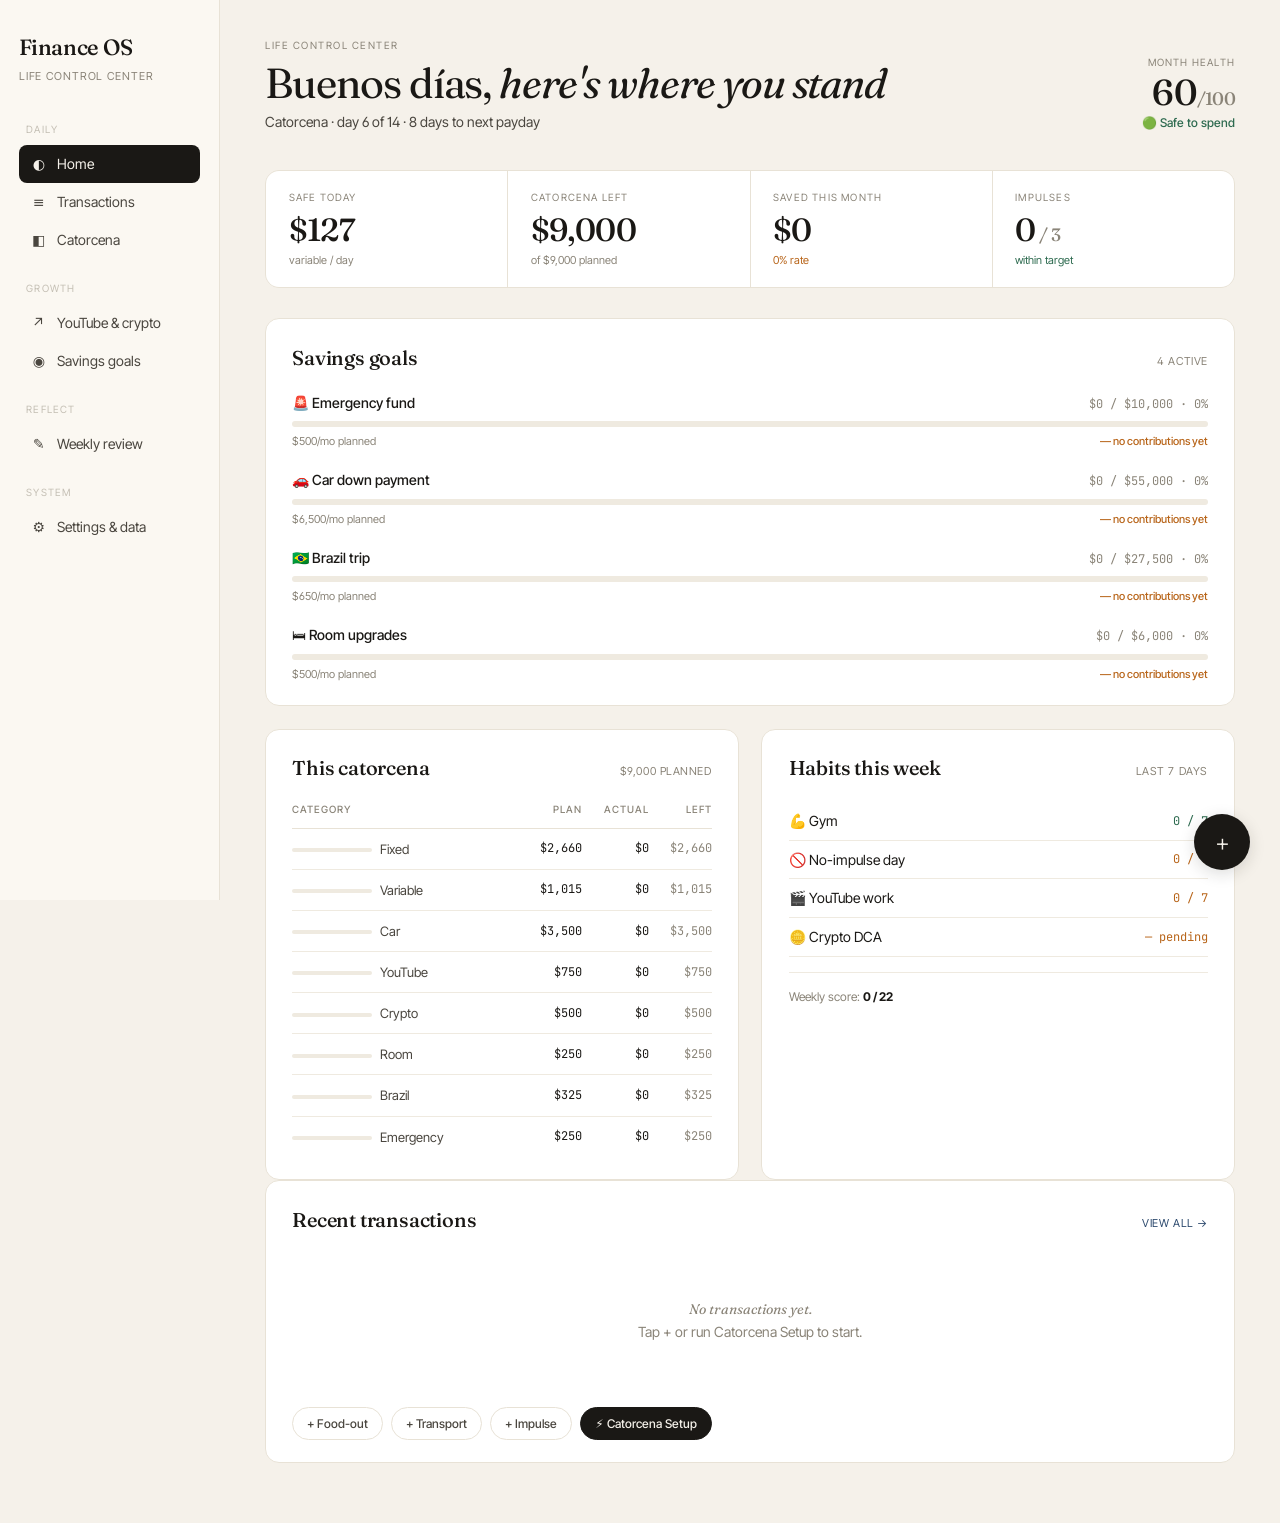
==== index.html @ 308f7839 "Add files via upload" ====
<!DOCTYPE html>
<html lang="en">
<head>
  <meta charset="UTF-8">
  <meta name="viewport" content="width=device-width, initial-scale=1.0">
  <title>Finance OS — Home</title>
  <link rel="stylesheet" href="style.css">
</head>
<body>
  <div class="app">
    <div id="sidebar"></div>
    <main class="main">
      <div id="content"></div>
    </main>
  </div>

  <script src="app.js"></script>
  <script>
    document.getElementById('sidebar').outerHTML = renderSidebar('home');

    const s = getDashboardStats();
    const goals = getGoalProgress();
    const actuals = getCategoryActuals();
    const recent = state.transactions.slice(0, 6);

    const hour = new Date().getHours();
    const greeting = hour < 12 ? 'Buenos días' : hour < 19 ? 'Buenas tardes' : 'Buenas noches';

    document.getElementById('content').innerHTML = `
      <div class="page-head fade-in">
        <div>
          <div class="eyebrow">Life Control Center</div>
          <h1 class="page-title">${greeting}, <em>here's where you stand</em></h1>
          <div class="page-sub">Catorcena · day ${14 - s.cat.daysLeft} of 14 · ${s.cat.daysLeft} days to next payday</div>
        </div>
        <div class="health-badge">
          <div class="label">Month health</div>
          <div class="value">${s.healthScore}<span style="font-size:18px;color:var(--ink-mute)">/100</span></div>
          <div class="status">${s.status}</div>
        </div>
      </div>

      <div class="stats-grid fade-in">
        <div class="stat">
          <div class="label">Safe today</div>
          <div class="value">${mxn(Math.max(0, s.safeDaily))}</div>
          <div class="delta">variable / day</div>
        </div>
        <div class="stat">
          <div class="label">Catorcena left</div>
          <div class="value">${mxn(s.catRemaining)}</div>
          <div class="delta">of ${mxn(state.income.biweekly)} planned</div>
        </div>
        <div class="stat">
          <div class="label">Saved this month</div>
          <div class="value">${mxn(s.monthSaved)}</div>
          <div class="delta ${s.savingsRate >= 30 ? 'good' : 'warn'}">${s.savingsRate}% rate</div>
        </div>
        <div class="stat">
          <div class="label">Impulses</div>
          <div class="value">${s.impulses}<span style="font-size:18px;color:var(--ink-mute)"> / 3</span></div>
          <div class="delta ${s.impulses <= 3 ? 'good' : 'bad'}">${s.impulses <= 3 ? 'within target' : 'over target'}</div>
        </div>
      </div>

      <div class="card fade-in">
        <div class="card-head">
          <div class="card-title">Savings goals</div>
          <div class="card-meta">${goals.length} active</div>
        </div>
        ${goals.map(g => `
          <div class="goal">
            <div class="goal-head">
              <span class="goal-name">${g.name}</span>
              <span class="goal-numbers">${mxn(g.current)} / ${mxn(g.target)} · ${g.pct}%</span>
            </div>
            <div class="bar"><div class="bar-fill ${g.color}" style="width:${g.pct}%"></div></div>
            <div class="goal-foot">
              <span>${mxn(g.monthly)}/mo planned</span>
              <span class="pace ${g.pct > 0 ? 'on' : 'off'}">${g.pct > 0 ? '✓ contributions logged' : '— no contributions yet'}</span>
            </div>
          </div>
        `).join('')}
      </div>

      <div class="grid-2 fade-in">
        <div class="card">
          <div class="card-head">
            <div class="card-title">This catorcena</div>
            <div class="card-meta">${mxn(state.income.biweekly)} planned</div>
          </div>
          <table class="budget-table">
            <thead><tr><th>Category</th><th class="num">Plan</th><th class="num">Actual</th><th class="num">Left</th></tr></thead>
            <tbody>
              ${budgetRow('Fixed', state.catorcena.fixed, actuals.fixed)}
              ${budgetRow('Variable', state.catorcena.variable, actuals.variable)}
              ${budgetRow('Car', state.catorcena.car, actuals.car)}
              ${budgetRow('YouTube', state.catorcena.youtube, actuals.youtube)}
              ${budgetRow('Crypto', state.catorcena.crypto, actuals.crypto)}
              ${budgetRow('Room', state.catorcena.room, actuals.room)}
              ${budgetRow('Brazil', state.catorcena.brazil, actuals.brazil)}
              ${budgetRow('Emergency', state.catorcena.emergency, actuals.emergency)}
            </tbody>
          </table>
        </div>

        <div class="card">
          <div class="card-head">
            <div class="card-title">Habits this week</div>
            <div class="card-meta">Last 7 days</div>
          </div>
          <div class="habit-row"><span>💪 Gym</span><span class="count good">${state.habits.gym} / 7</span></div>
          <div class="habit-row"><span>🚫 No-impulse day</span><span class="count ${state.habits.noImpulse >= 5 ? 'good' : 'warn'}">${state.habits.noImpulse} / 7</span></div>
          <div class="habit-row"><span>🎬 YouTube work</span><span class="count ${state.habits.ytWork >= 4 ? 'good' : 'warn'}">${state.habits.ytWork} / 7</span></div>
          <div class="habit-row"><span>🪙 Crypto DCA</span><span class="count ${state.habits.dca ? 'good' : 'warn'}">${state.habits.dca ? '✓ done' : '— pending'}</span></div>
          <div style="margin-top:1rem;padding-top:1rem;border-top:1px solid var(--line-soft);font-size:12px;color:var(--ink-mute)">
            Weekly score: <strong style="color:var(--ink)">${state.habits.gym + state.habits.noImpulse + state.habits.ytWork + (state.habits.dca ? 1 : 0)} / 22</strong>
          </div>
        </div>
      </div>

      <div class="card fade-in">
        <div class="card-head">
          <div class="card-title">Recent transactions</div>
          <a href="transactions.html" class="card-meta" style="color:var(--info)">View all →</a>
        </div>
        ${recent.length === 0 ? `
          <div class="empty"><em>No transactions yet.</em><br>Tap + or run Catorcena Setup to start.</div>
        ` : recent.map(t => `
          <div class="txn">
            <div class="date">${formatDate(t.date)}</div>
            <div class="name">${t.name}${t.isImpulse ? ' 🚨' : ''}</div>
            <div><span class="pill ${pillClass(t.category)}">${t.category}</span></div>
            <div class="amount ${t.type === 'Income' ? 'in' : ''}">${t.type === 'Income' ? '+' : '−'}${mxn(t.amount)}</div>
          </div>
        `).join('')}
        <div class="btn-row">
          <button class="btn" onclick="openAddModal({category:'Food-Out'})">+ Food-out</button>
          <button class="btn" onclick="openAddModal({category:'Transport'})">+ Transport</button>
          <button class="btn" onclick="openAddModal({category:'Impulse',impulse:true})">+ Impulse</button>
          <button class="btn primary" onclick="runCatorcenaSetup()">⚡ Catorcena Setup</button>
        </div>
      </div>
    `;

    function budgetRow(label, plan, actual) {
      const pct = plan > 0 ? Math.min(100, (actual / plan) * 100) : 0;
      const left = plan - actual;
      const cls = pct >= 100 ? 'done' : pct >= 85 ? 'bad' : pct >= 60 ? 'warn' : '';
      return `<tr>
        <td class="cat"><span class="mini-bar"><div class="${cls}" style="width:${pct}%"></div></span>${label}</td>
        <td class="num">${mxn(plan)}</td>
        <td class="num">${mxn(actual)}</td>
        <td class="num" style="color:${left < 0 ? 'var(--bad)' : left === plan ? 'var(--ink-mute)' : 'var(--ink)'}">${pct >= 100 ? '✓' : mxn(left)}</td>
      </tr>`;
    }

    mountAddModal();
  </script>
</body>
</html>
---- style.css ----
/* ============================================
   FINANCE OS — Refined Minimalist Dashboard
   ============================================ */

@import url('https://fonts.googleapis.com/css2?family=Fraunces:opsz,wght@9..144,400;9..144,500;9..144,600&family=Inter+Tight:wght@300;400;500;600&family=JetBrains+Mono:wght@400;500&display=swap');

:root {
  /* Palette — warm cream + ink + soft semantic accents */
  --bg: #F5F1EA;
  --bg-elev: #FBF8F2;
  --bg-card: #FFFFFF;
  --ink: #1A1815;
  --ink-soft: #4A463F;
  --ink-mute: #8A8478;
  --ink-faint: #C4BFB4;
  --line: #E8E2D6;
  --line-soft: #EFEAE0;

  /* Semantic */
  --good: #2D6A4F;
  --good-bg: #E6EFE9;
  --warn: #B8651A;
  --warn-bg: #F7ECDE;
  --bad: #9B2C2C;
  --bad-bg: #F5E1DD;
  --info: #2D4A6E;
  --info-bg: #E2E9F1;

  /* Goal accents */
  --car: #4A3B7C;
  --brazil: #2D6A4F;
  --emergency: #B8651A;
  --room: #A0522D;

  /* Typography */
  --font-display: 'Fraunces', Georgia, serif;
  --font-body: 'Inter Tight', system-ui, sans-serif;
  --font-mono: 'JetBrains Mono', monospace;

  /* Spacing */
  --radius: 14px;
  --radius-sm: 8px;
  --radius-pill: 999px;
}

* { box-sizing: border-box; margin: 0; padding: 0; }

html, body {
  background: var(--bg);
  color: var(--ink);
  font-family: var(--font-body);
  font-size: 15px;
  line-height: 1.55;
  -webkit-font-smoothing: antialiased;
  font-feature-settings: 'ss01', 'cv01';
}

a { color: inherit; text-decoration: none; }
button { font-family: inherit; cursor: pointer; border: none; background: none; color: inherit; }

/* ============================================
   LAYOUT
   ============================================ */

.app {
  min-height: 100vh;
  display: grid;
  grid-template-columns: 220px 1fr;
}

.sidebar {
  background: var(--bg-elev);
  border-right: 1px solid var(--line);
  padding: 2rem 1.25rem;
  position: sticky;
  top: 0;
  height: 100vh;
  overflow-y: auto;
}

.brand {
  font-family: var(--font-display);
  font-size: 22px;
  font-weight: 500;
  letter-spacing: -0.02em;
  margin-bottom: 0.25rem;
}

.brand-sub {
  font-size: 11px;
  color: var(--ink-mute);
  letter-spacing: 0.08em;
  text-transform: uppercase;
  margin-bottom: 2.5rem;
}

.nav-section {
  font-size: 10px;
  letter-spacing: 0.12em;
  text-transform: uppercase;
  color: var(--ink-faint);
  margin: 1.5rem 0 0.5rem;
  padding: 0 0.5rem;
}

.nav-item {
  display: flex;
  align-items: center;
  gap: 10px;
  padding: 8px 12px;
  border-radius: var(--radius-sm);
  font-size: 14px;
  color: var(--ink-soft);
  transition: background 0.15s;
  cursor: pointer;
}

.nav-item:hover { background: var(--line-soft); }
.nav-item.active { background: var(--ink); color: var(--bg); }
.nav-item .ico { font-size: 14px; width: 16px; text-align: center; }

.main {
  padding: 2.5rem 3rem;
  max-width: 1200px;
}

@media (max-width: 768px) {
  .app { grid-template-columns: 1fr; }
  .sidebar {
    position: relative;
    height: auto;
    border-right: none;
    border-bottom: 1px solid var(--line);
    padding: 1rem;
  }
  .main { padding: 1.5rem 1rem; }
  .sidebar nav { display: none; }
}

/* ============================================
   HEADER
   ============================================ */

.page-head {
  margin-bottom: 2.5rem;
  display: flex;
  justify-content: space-between;
  align-items: flex-end;
  gap: 2rem;
  flex-wrap: wrap;
}

.eyebrow {
  font-size: 10px;
  letter-spacing: 0.15em;
  text-transform: uppercase;
  color: var(--ink-mute);
  margin-bottom: 8px;
}

h1.page-title {
  font-family: var(--font-display);
  font-size: 42px;
  font-weight: 400;
  letter-spacing: -0.025em;
  line-height: 1.05;
  margin-bottom: 6px;
}

h1.page-title em {
  font-style: italic;
  font-weight: 400;
}

.page-sub {
  font-size: 14px;
  color: var(--ink-soft);
}

.health-badge {
  text-align: right;
}

.health-badge .label {
  font-size: 10px;
  letter-spacing: 0.12em;
  text-transform: uppercase;
  color: var(--ink-mute);
  margin-bottom: 4px;
}

.health-badge .value {
  font-family: var(--font-display);
  font-size: 36px;
  font-weight: 500;
  letter-spacing: -0.02em;
  line-height: 1;
}

.health-badge .status {
  font-size: 12px;
  margin-top: 4px;
  color: var(--good);
  font-weight: 500;
}

/* ============================================
   STAT CARDS
   ============================================ */

.stats-grid {
  display: grid;
  grid-template-columns: repeat(4, 1fr);
  gap: 1px;
  background: var(--line);
  border: 1px solid var(--line);
  border-radius: var(--radius);
  overflow: hidden;
  margin-bottom: 2rem;
}

@media (max-width: 768px) {
  .stats-grid { grid-template-columns: repeat(2, 1fr); }
}

.stat {
  background: var(--bg-card);
  padding: 1.25rem 1.5rem;
}

.stat .label {
  font-size: 10px;
  letter-spacing: 0.12em;
  text-transform: uppercase;
  color: var(--ink-mute);
  margin-bottom: 8px;
}

.stat .value {
  font-family: var(--font-display);
  font-size: 32px;
  font-weight: 500;
  letter-spacing: -0.02em;
  line-height: 1;
}

.stat .value.small { font-size: 22px; }

.stat .delta {
  font-size: 11px;
  color: var(--ink-mute);
  margin-top: 6px;
}

.stat .delta.good { color: var(--good); }
.stat .delta.warn { color: var(--warn); }
.stat .delta.bad  { color: var(--bad); }

/* ============================================
   CARDS
   ============================================ */

.card {
  background: var(--bg-card);
  border: 1px solid var(--line);
  border-radius: var(--radius);
  padding: 1.5rem 1.75rem;
  margin-bottom: 1.5rem;
}

.card-head {
  display: flex;
  justify-content: space-between;
  align-items: baseline;
  margin-bottom: 1.25rem;
}

.card-title {
  font-family: var(--font-display);
  font-size: 20px;
  font-weight: 500;
  letter-spacing: -0.01em;
}

.card-meta {
  font-size: 11px;
  color: var(--ink-mute);
  letter-spacing: 0.05em;
  text-transform: uppercase;
}

.grid-2 {
  display: grid;
  grid-template-columns: 1fr 1fr;
  gap: 1.5rem;
}

.grid-2 .card { margin-bottom: 0; }

@media (max-width: 768px) {
  .grid-2 { grid-template-columns: 1fr; }
}

/* ============================================
   PROGRESS BARS
   ============================================ */

.goal {
  margin-bottom: 1.25rem;
}

.goal:last-child { margin-bottom: 0; }

.goal-head {
  display: flex;
  justify-content: space-between;
  align-items: baseline;
  font-size: 14px;
  margin-bottom: 8px;
}

.goal-name {
  font-weight: 500;
}

.goal-numbers {
  font-family: var(--font-mono);
  font-size: 12px;
  color: var(--ink-mute);
}

.bar {
  height: 6px;
  background: var(--line-soft);
  border-radius: var(--radius-pill);
  overflow: hidden;
  position: relative;
}

.bar-fill {
  height: 100%;
  border-radius: var(--radius-pill);
  transition: width 0.4s ease;
}

.bar-fill.car      { background: var(--car); }
.bar-fill.brazil   { background: var(--brazil); }
.bar-fill.emergency{ background: var(--emergency); }
.bar-fill.room     { background: var(--room); }

.goal-foot {
  font-size: 11px;
  color: var(--ink-mute);
  margin-top: 6px;
  display: flex;
  justify-content: space-between;
}

.goal-foot .pace { font-weight: 500; }
.goal-foot .pace.on  { color: var(--good); }
.goal-foot .pace.off { color: var(--warn); }

/* ============================================
   BUDGET TABLE
   ============================================ */

.budget-table {
  width: 100%;
  border-collapse: collapse;
  font-size: 13px;
}

.budget-table th {
  font-size: 10px;
  letter-spacing: 0.1em;
  text-transform: uppercase;
  color: var(--ink-mute);
  font-weight: 500;
  text-align: left;
  padding: 0 0 10px;
  border-bottom: 1px solid var(--line);
}

.budget-table th.num { text-align: right; }

.budget-table td {
  padding: 10px 0;
  border-bottom: 1px solid var(--line-soft);
}

.budget-table tr:last-child td { border-bottom: none; }

.budget-table td.num {
  text-align: right;
  font-family: var(--font-mono);
  font-size: 12px;
}

.budget-table td.cat { color: var(--ink-soft); }

.budget-table .mini-bar {
  display: inline-block;
  width: 80px;
  height: 4px;
  background: var(--line-soft);
  border-radius: var(--radius-pill);
  overflow: hidden;
  vertical-align: middle;
  margin-right: 8px;
}

.budget-table .mini-bar div {
  height: 100%;
  background: var(--ink);
  border-radius: var(--radius-pill);
}

.budget-table .mini-bar div.warn { background: var(--warn); }
.budget-table .mini-bar div.bad  { background: var(--bad); }
.budget-table .mini-bar div.done { background: var(--good); }

.budget-table tfoot td {
  padding-top: 14px;
  font-weight: 500;
  border-top: 1px solid var(--line);
  border-bottom: none;
}

/* ============================================
   TRANSACTIONS
   ============================================ */

.txn-list { font-size: 13px; }

.txn {
  display: grid;
  grid-template-columns: 70px 1fr auto auto;
  gap: 1rem;
  padding: 12px 0;
  border-bottom: 1px solid var(--line-soft);
  align-items: center;
}

.txn:last-child { border-bottom: none; }

.txn .date { color: var(--ink-mute); font-size: 12px; }
.txn .name { font-weight: 400; }
.txn .amount {
  font-family: var(--font-mono);
  font-size: 13px;
  font-weight: 500;
  text-align: right;
  min-width: 80px;
}

.txn .amount.in { color: var(--good); }

.pill {
  display: inline-block;
  padding: 2px 9px;
  border-radius: var(--radius-pill);
  font-size: 10px;
  font-weight: 500;
  letter-spacing: 0.03em;
}

.pill-food     { background: #F5E1DD; color: #7A2E2E; }
.pill-transport{ background: #E2E9F1; color: #2D4A6E; }
.pill-crypto   { background: #F7ECDE; color: #7A4E1A; }
.pill-impulse  { background: #F5DDE2; color: #7A2E48; }
.pill-car      { background: #E5E1F1; color: #3A2E66; }
.pill-brazil   { background: #DCE9E1; color: #2D5A3F; }
.pill-emergency{ background: #F7E5D2; color: #8A4E16; }
.pill-room     { background: #F0E0D5; color: #6A3A20; }
.pill-fixed    { background: var(--line-soft); color: var(--ink-soft); }
.pill-income   { background: #DCE9E1; color: #2D5A3F; }
.pill-youtube  { background: #F1DDE0; color: #7A2E3A; }

/* ============================================
   BUTTONS
   ============================================ */

.btn-row {
  display: flex;
  gap: 8px;
  margin-top: 1.25rem;
  flex-wrap: wrap;
}

.btn {
  font-size: 12px;
  padding: 8px 14px;
  border: 1px solid var(--line);
  border-radius: var(--radius-pill);
  background: var(--bg-card);
  color: var(--ink-soft);
  transition: all 0.15s;
  font-weight: 500;
}

.btn:hover {
  border-color: var(--ink-mute);
  color: var(--ink);
}

.btn.primary {
  background: var(--ink);
  color: var(--bg);
  border-color: var(--ink);
}

.btn.primary:hover {
  background: var(--ink-soft);
}

.btn-add {
  position: fixed;
  bottom: 2rem;
  right: 2rem;
  width: 56px;
  height: 56px;
  border-radius: 50%;
  background: var(--ink);
  color: var(--bg);
  font-size: 24px;
  font-weight: 300;
  display: flex;
  align-items: center;
  justify-content: center;
  box-shadow: 0 4px 16px rgba(26,24,21,0.15);
  z-index: 100;
  transition: transform 0.15s;
}

.btn-add:hover { transform: scale(1.05); }

/* ============================================
   INSIGHT CALLOUT
   ============================================ */

.insight {
  background: var(--info-bg);
  border-radius: var(--radius);
  padding: 14px 18px;
  margin-top: 1rem;
  font-size: 13px;
  color: var(--info);
  border-left: 3px solid var(--info);
}

.insight strong { font-weight: 600; }

.insight.warn { background: var(--warn-bg); color: var(--warn); border-color: var(--warn); }
.insight.good { background: var(--good-bg); color: var(--good); border-color: var(--good); }

/* ============================================
   MODAL (transaction add)
   ============================================ */

.modal-bg {
  position: fixed;
  inset: 0;
  background: rgba(26,24,21,0.45);
  display: none;
  align-items: center;
  justify-content: center;
  z-index: 200;
  padding: 1rem;
}

.modal-bg.open { display: flex; }

.modal {
  background: var(--bg-card);
  border-radius: var(--radius);
  padding: 2rem;
  width: 100%;
  max-width: 420px;
  box-shadow: 0 8px 32px rgba(0,0,0,0.12);
}

.modal h2 {
  font-family: var(--font-display);
  font-size: 22px;
  font-weight: 500;
  margin-bottom: 1.25rem;
}

.modal-field {
  margin-bottom: 1rem;
}

.modal-field label {
  display: block;
  font-size: 11px;
  letter-spacing: 0.08em;
  text-transform: uppercase;
  color: var(--ink-mute);
  margin-bottom: 6px;
}

.modal-field input,
.modal-field select {
  width: 100%;
  padding: 10px 12px;
  font-family: inherit;
  font-size: 14px;
  border: 1px solid var(--line);
  border-radius: var(--radius-sm);
  background: var(--bg-elev);
  color: var(--ink);
}

.modal-field input:focus,
.modal-field select:focus {
  outline: none;
  border-color: var(--ink);
}

.modal-actions {
  display: flex;
  gap: 8px;
  margin-top: 1.5rem;
  justify-content: flex-end;
}

.modal-checkbox {
  display: flex;
  align-items: center;
  gap: 8px;
  font-size: 13px;
  color: var(--ink-soft);
  margin-top: 1rem;
}

.modal-checkbox input {
  width: auto;
}

/* ============================================
   GROWTH PAGE
   ============================================ */

.growth-grid {
  display: grid;
  grid-template-columns: 1fr 1fr;
  gap: 1rem;
  margin-bottom: 1rem;
}

@media (max-width: 768px) {
  .growth-grid { grid-template-columns: 1fr; }
}

.growth-card {
  background: var(--bg-elev);
  border-radius: var(--radius-sm);
  padding: 1rem 1.25rem;
}

.growth-card .label {
  font-size: 11px;
  color: var(--ink-mute);
  letter-spacing: 0.05em;
  text-transform: uppercase;
  margin-bottom: 6px;
}

.growth-card .number {
  font-family: var(--font-display);
  font-size: 30px;
  font-weight: 500;
  letter-spacing: -0.02em;
  line-height: 1;
}

.growth-card .change {
  font-size: 12px;
  color: var(--good);
  margin-top: 6px;
}

.pipeline {
  display: grid;
  grid-template-columns: repeat(5, 1fr);
  gap: 6px;
  margin-top: 0.5rem;
}

.pipeline-step {
  background: var(--bg-elev);
  border-radius: var(--radius-sm);
  padding: 10px;
  text-align: center;
}

.pipeline-step .step-label {
  font-size: 10px;
  color: var(--ink-mute);
  letter-spacing: 0.05em;
  text-transform: uppercase;
}

.pipeline-step .step-count {
  font-family: var(--font-display);
  font-size: 20px;
  font-weight: 500;
  margin-top: 4px;
}

/* ============================================
   REVIEW PAGE
   ============================================ */

.review-snapshot {
  display: grid;
  grid-template-columns: repeat(4, 1fr);
  gap: 8px;
  margin-bottom: 1rem;
}

@media (max-width: 768px) {
  .review-snapshot { grid-template-columns: repeat(2, 1fr); }
}

.snap {
  background: var(--bg-elev);
  border-radius: var(--radius-sm);
  padding: 12px 14px;
}

.snap .label {
  font-size: 10px;
  color: var(--ink-mute);
  letter-spacing: 0.08em;
  text-transform: uppercase;
}

.snap .value {
  font-family: var(--font-display);
  font-size: 22px;
  font-weight: 500;
  margin-top: 4px;
  letter-spacing: -0.01em;
}

textarea.review-input {
  width: 100%;
  min-height: 80px;
  padding: 12px;
  border: 1px solid var(--line);
  border-radius: var(--radius-sm);
  background: var(--bg-elev);
  font-family: inherit;
  font-size: 14px;
  color: var(--ink);
  resize: vertical;
}

textarea.review-input:focus { outline: none; border-color: var(--ink); }

/* ============================================
   ANIMATIONS
   ============================================ */

@keyframes fadeUp {
  from { opacity: 0; transform: translateY(8px); }
  to { opacity: 1; transform: translateY(0); }
}

.fade-in {
  animation: fadeUp 0.4s ease both;
}

.fade-in:nth-child(2) { animation-delay: 0.05s; }
.fade-in:nth-child(3) { animation-delay: 0.1s; }
.fade-in:nth-child(4) { animation-delay: 0.15s; }
.fade-in:nth-child(5) { animation-delay: 0.2s; }

/* ============================================
   HABITS
   ============================================ */

.habit-row {
  display: flex;
  justify-content: space-between;
  align-items: center;
  padding: 8px 0;
  font-size: 14px;
  border-bottom: 1px solid var(--line-soft);
}

.habit-row:last-child { border-bottom: none; }

.habit-row .count {
  font-family: var(--font-mono);
  font-size: 12px;
  color: var(--ink-mute);
}

.habit-row .count.good { color: var(--good); }
.habit-row .count.warn { color: var(--warn); }

/* ============================================
   EMPTY STATE
   ============================================ */

.empty {
  text-align: center;
  padding: 3rem 1rem;
  color: var(--ink-mute);
  font-size: 14px;
}

.empty em { font-family: var(--font-display); font-style: italic; }
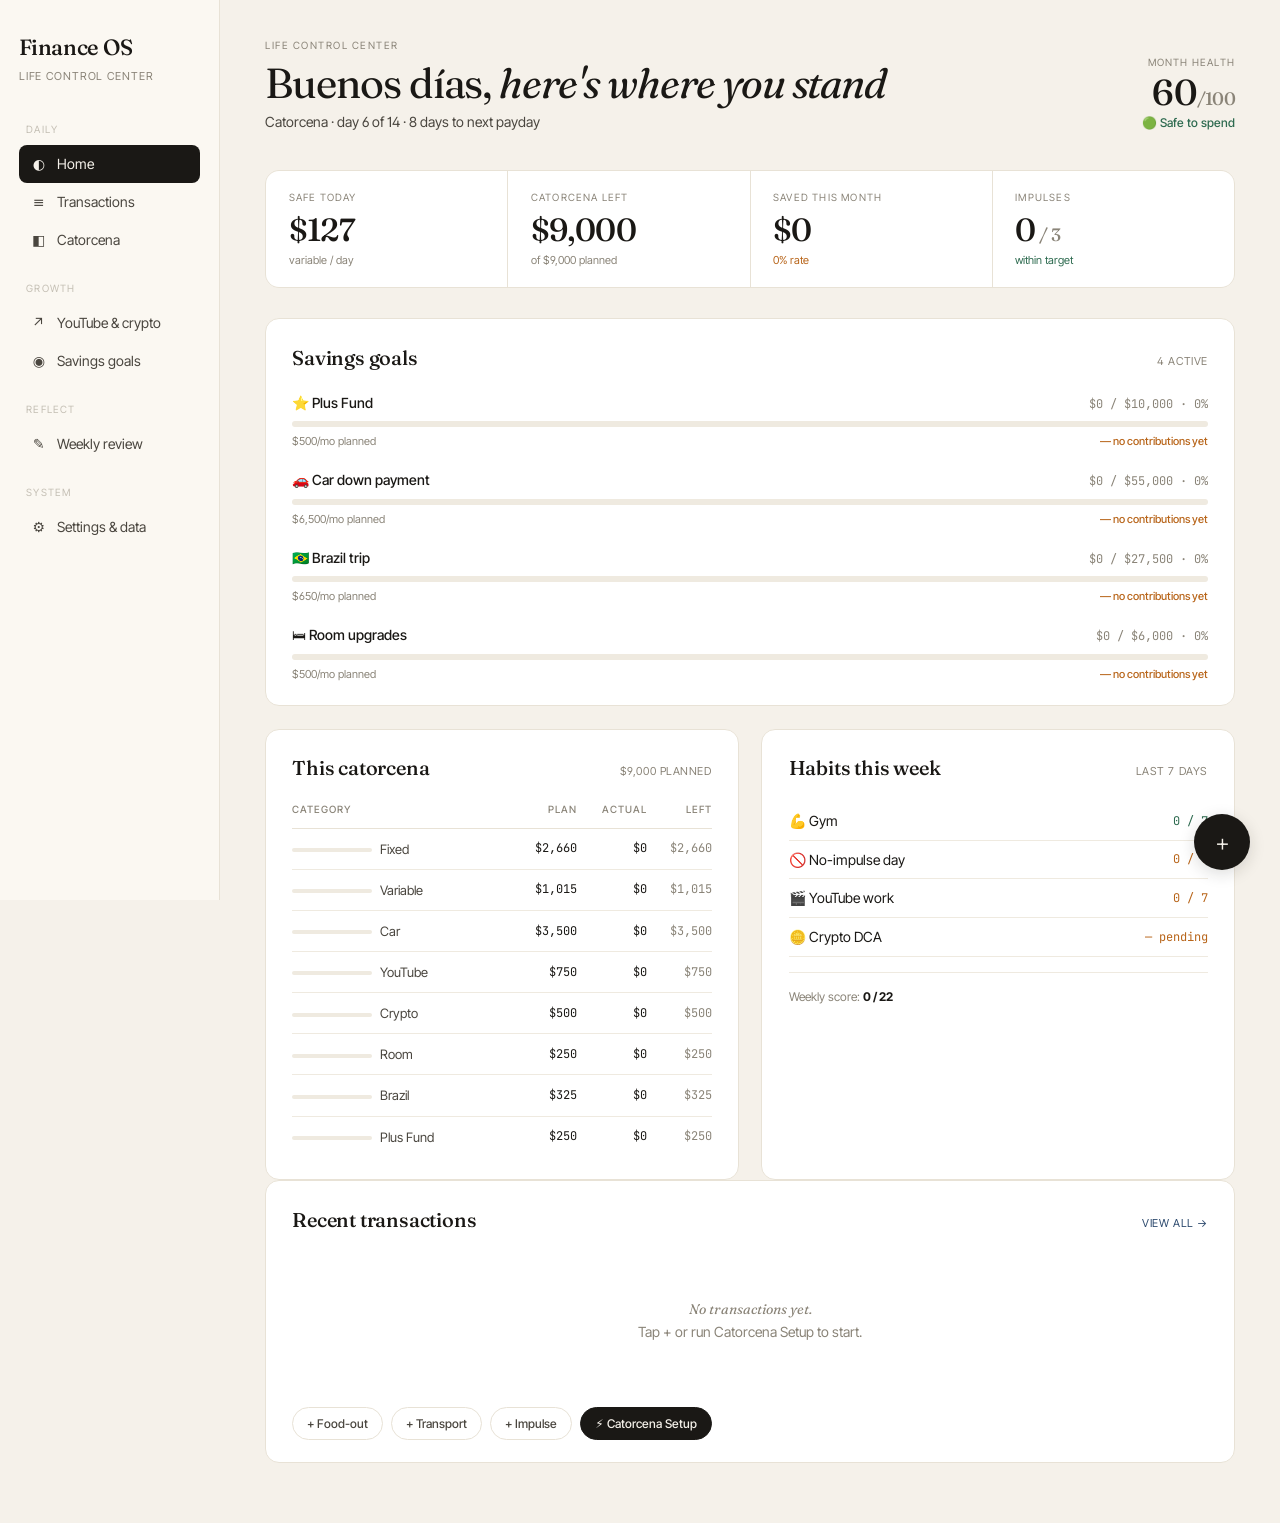
==== commit e29fcdaa: "Update index.html" ====
--- a/index.html
+++ b/index.html
@@ -99,7 +99,7 @@
               ${budgetRow('Crypto', state.catorcena.crypto, actuals.crypto)}
               ${budgetRow('Room', state.catorcena.room, actuals.room)}
               ${budgetRow('Brazil', state.catorcena.brazil, actuals.brazil)}
-              ${budgetRow('Emergency', state.catorcena.emergency, actuals.emergency)}
+              ${budgetRow('Plus Fund', state.catorcena.emergency, actuals.emergency)}
             </tbody>
           </table>
         </div>
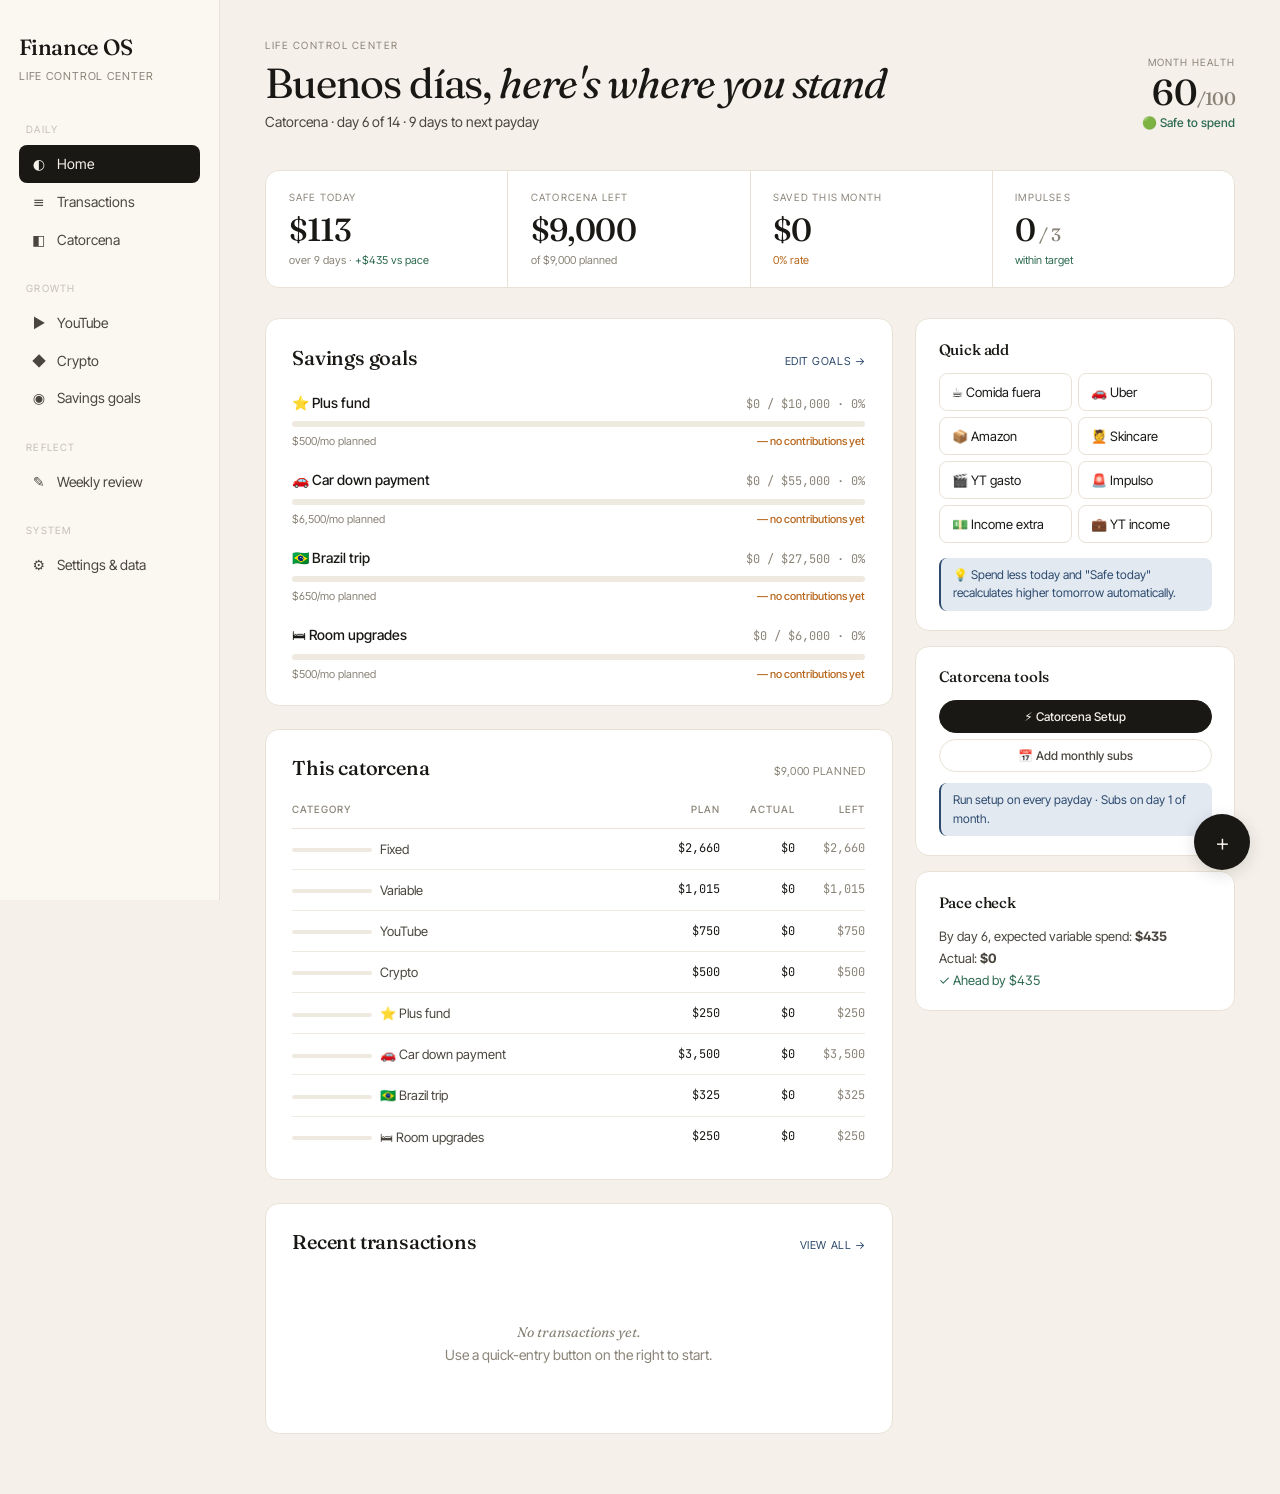
==== commit 7ced06a8: "Add files via upload" ====
--- a/index.html
+++ b/index.html
@@ -26,12 +26,16 @@
     const hour = new Date().getHours();
     const greeting = hour < 12 ? 'Buenos días' : hour < 19 ? 'Buenas tardes' : 'Buenas noches';
 
+    const aheadText = s.aheadOrBehind > 0
+      ? `<span style="color:var(--good)">+${mxn(s.aheadOrBehind)} vs pace</span>`
+      : `<span style="color:var(--warn)">${mxn(s.aheadOrBehind)} vs pace</span>`;
+
     document.getElementById('content').innerHTML = `
       <div class="page-head fade-in">
         <div>
           <div class="eyebrow">Life Control Center</div>
           <h1 class="page-title">${greeting}, <em>here's where you stand</em></h1>
-          <div class="page-sub">Catorcena · day ${14 - s.cat.daysLeft} of 14 · ${s.cat.daysLeft} days to next payday</div>
+          <div class="page-sub">Catorcena · day ${s.cat.daysElapsed} of ${s.cat.totalDays} · ${s.cat.daysLeft} days to next payday</div>
         </div>
         <div class="health-badge">
           <div class="label">Month health</div>
@@ -44,7 +48,7 @@
         <div class="stat">
           <div class="label">Safe today</div>
           <div class="value">${mxn(Math.max(0, s.safeDaily))}</div>
-          <div class="delta">variable / day</div>
+          <div class="delta">over ${s.cat.daysLeft} days · ${aheadText}</div>
         </div>
         <div class="stat">
           <div class="label">Catorcena left</div>
@@ -63,82 +67,91 @@
         </div>
       </div>
 
-      <div class="card fade-in">
-        <div class="card-head">
-          <div class="card-title">Savings goals</div>
-          <div class="card-meta">${goals.length} active</div>
+      <div class="home-grid">
+        <div>
+          <div class="card fade-in">
+            <div class="card-head">
+              <div class="card-title">Savings goals</div>
+              <a href="goals.html" class="card-meta" style="color:var(--info)">Edit goals →</a>
+            </div>
+            ${goals.map(g => `
+              <div class="goal">
+                <div class="goal-head">
+                  <span class="goal-name">${g.name}</span>
+                  <span class="goal-numbers">${mxn(g.current)} / ${mxn(g.target)} · ${g.pct}%</span>
+                </div>
+                <div class="bar"><div class="bar-fill ${g.color}" style="width:${g.pct}%"></div></div>
+                <div class="goal-foot">
+                  <span>${mxn(g.monthly)}/mo planned</span>
+                  <span class="pace ${g.pct > 0 ? 'on' : 'off'}">${g.pct > 0 ? '✓ contributions logged' : '— no contributions yet'}</span>
+                </div>
+              </div>
+            `).join('')}
+          </div>
+
+          <div class="card fade-in">
+            <div class="card-head">
+              <div class="card-title">This catorcena</div>
+              <div class="card-meta">${mxn(state.income.biweekly)} planned</div>
+            </div>
+            <table class="budget-table">
+              <thead><tr><th>Category</th><th class="num">Plan</th><th class="num">Actual</th><th class="num">Left</th></tr></thead>
+              <tbody>
+                ${budgetRow('Fixed', state.catorcena.fixed, actuals.fixed)}
+                ${budgetRow('Variable', state.catorcena.variable, actuals.variable)}
+                ${budgetRow('YouTube', state.catorcena.youtube, actuals.youtube)}
+                ${budgetRow('Crypto', state.catorcena.crypto, actuals.crypto)}
+                ${goals.map(g => budgetRow(g.name, state.catorcena[g.id === 'g1' ? 'emergency' : g.id === 'g2' ? 'car' : g.id === 'g3' ? 'brazil' : g.id === 'g4' ? 'room' : 'emergency'] || 0, actuals[g.id])).join('')}
+              </tbody>
+            </table>
+          </div>
+
+          <div class="card fade-in">
+            <div class="card-head">
+              <div class="card-title">Recent transactions</div>
+              <a href="transactions.html" class="card-meta" style="color:var(--info)">View all →</a>
+            </div>
+            ${recent.length === 0 ? `
+              <div class="empty"><em>No transactions yet.</em><br>Use a quick-entry button on the right to start.</div>
+            ` : recent.map(t => `
+              <div class="txn">
+                <div class="date">${formatDate(t.date)}</div>
+                <div class="name">${t.name}${t.isImpulse ? ' 🚨' : ''}</div>
+                <div><span class="pill ${pillClass(t.category)}">${t.category}</span></div>
+                <div class="amount ${t.type === 'Income' ? 'in' : ''}">${t.type === 'Income' ? '+' : '−'}${mxn(t.amount)}</div>
+              </div>
+            `).join('')}
+          </div>
         </div>
-        ${goals.map(g => `
-          <div class="goal">
-            <div class="goal-head">
-              <span class="goal-name">${g.name}</span>
-              <span class="goal-numbers">${mxn(g.current)} / ${mxn(g.target)} · ${g.pct}%</span>
+
+        <div class="side-col">
+          <div class="side-card fade-in">
+            <h3>Quick add</h3>
+            <div class="quick-entries">
+              ${renderQuickEntries()}
             </div>
-            <div class="bar"><div class="bar-fill ${g.color}" style="width:${g.pct}%"></div></div>
-            <div class="goal-foot">
-              <span>${mxn(g.monthly)}/mo planned</span>
-              <span class="pace ${g.pct > 0 ? 'on' : 'off'}">${g.pct > 0 ? '✓ contributions logged' : '— no contributions yet'}</span>
+            <div class="smart-insight" style="margin-top:1rem">
+              💡 Spend less today and "Safe today" recalculates higher tomorrow automatically.
             </div>
           </div>
-        `).join('')}
-      </div>
 
-      <div class="grid-2 fade-in">
-        <div class="card">
-          <div class="card-head">
-            <div class="card-title">This catorcena</div>
-            <div class="card-meta">${mxn(state.income.biweekly)} planned</div>
+          <div class="side-card fade-in">
+            <h3>Catorcena tools</h3>
+            <button class="btn primary" onclick="runCatorcenaSetup()" style="width:100%;margin-bottom:6px">⚡ Catorcena Setup</button>
+            <button class="btn" onclick="runSubscriptionsBlock()" style="width:100%">📅 Add monthly subs</button>
+            <div class="smart-insight" style="margin-top:0.75rem">
+              Run setup on every payday · Subs on day 1 of month.
+            </div>
           </div>
-          <table class="budget-table">
-            <thead><tr><th>Category</th><th class="num">Plan</th><th class="num">Actual</th><th class="num">Left</th></tr></thead>
-            <tbody>
-              ${budgetRow('Fixed', state.catorcena.fixed, actuals.fixed)}
-              ${budgetRow('Variable', state.catorcena.variable, actuals.variable)}
-              ${budgetRow('Car', state.catorcena.car, actuals.car)}
-              ${budgetRow('YouTube', state.catorcena.youtube, actuals.youtube)}
-              ${budgetRow('Crypto', state.catorcena.crypto, actuals.crypto)}
-              ${budgetRow('Room', state.catorcena.room, actuals.room)}
-              ${budgetRow('Brazil', state.catorcena.brazil, actuals.brazil)}
-              ${budgetRow('Plus Fund', state.catorcena.emergency, actuals.emergency)}
-            </tbody>
-          </table>
-        </div>
 
-        <div class="card">
-          <div class="card-head">
-            <div class="card-title">Habits this week</div>
-            <div class="card-meta">Last 7 days</div>
+          <div class="side-card fade-in">
+            <h3>Pace check</h3>
+            <div style="font-size:13px;color:var(--ink-soft);line-height:1.7">
+              By day ${s.cat.daysElapsed}, expected variable spend: <strong>${mxn(s.todayQuota * s.cat.daysElapsed)}</strong><br>
+              Actual: <strong>${mxn(s.variableSpent)}</strong><br>
+              <span style="color:${s.aheadOrBehind > 0 ? 'var(--good)' : 'var(--warn)'}">${s.aheadOrBehind > 0 ? '✓ Ahead by ' : '⚠ Behind by '}${mxn(Math.abs(s.aheadOrBehind))}</span>
+            </div>
           </div>
-          <div class="habit-row"><span>💪 Gym</span><span class="count good">${state.habits.gym} / 7</span></div>
-          <div class="habit-row"><span>🚫 No-impulse day</span><span class="count ${state.habits.noImpulse >= 5 ? 'good' : 'warn'}">${state.habits.noImpulse} / 7</span></div>
-          <div class="habit-row"><span>🎬 YouTube work</span><span class="count ${state.habits.ytWork >= 4 ? 'good' : 'warn'}">${state.habits.ytWork} / 7</span></div>
-          <div class="habit-row"><span>🪙 Crypto DCA</span><span class="count ${state.habits.dca ? 'good' : 'warn'}">${state.habits.dca ? '✓ done' : '— pending'}</span></div>
-          <div style="margin-top:1rem;padding-top:1rem;border-top:1px solid var(--line-soft);font-size:12px;color:var(--ink-mute)">
-            Weekly score: <strong style="color:var(--ink)">${state.habits.gym + state.habits.noImpulse + state.habits.ytWork + (state.habits.dca ? 1 : 0)} / 22</strong>
-          </div>
-        </div>
-      </div>
-
-      <div class="card fade-in">
-        <div class="card-head">
-          <div class="card-title">Recent transactions</div>
-          <a href="transactions.html" class="card-meta" style="color:var(--info)">View all →</a>
-        </div>
-        ${recent.length === 0 ? `
-          <div class="empty"><em>No transactions yet.</em><br>Tap + or run Catorcena Setup to start.</div>
-        ` : recent.map(t => `
-          <div class="txn">
-            <div class="date">${formatDate(t.date)}</div>
-            <div class="name">${t.name}${t.isImpulse ? ' 🚨' : ''}</div>
-            <div><span class="pill ${pillClass(t.category)}">${t.category}</span></div>
-            <div class="amount ${t.type === 'Income' ? 'in' : ''}">${t.type === 'Income' ? '+' : '−'}${mxn(t.amount)}</div>
-          </div>
-        `).join('')}
-        <div class="btn-row">
-          <button class="btn" onclick="openAddModal({category:'Food-Out'})">+ Food-out</button>
-          <button class="btn" onclick="openAddModal({category:'Transport'})">+ Transport</button>
-          <button class="btn" onclick="openAddModal({category:'Impulse',impulse:true})">+ Impulse</button>
-          <button class="btn primary" onclick="runCatorcenaSetup()">⚡ Catorcena Setup</button>
         </div>
       </div>
     `;
--- a/style.css
+++ b/style.css
@@ -813,3 +813,369 @@
 }
 
 .empty em { font-family: var(--font-display); font-style: italic; }
+
+/* ============================================
+   v2 ADDITIONS
+   ============================================ */
+
+/* Quick entry buttons */
+.quick-entries {
+  display: grid;
+  grid-template-columns: repeat(2, 1fr);
+  gap: 6px;
+}
+
+.quick-btn {
+  font-size: 13px;
+  padding: 10px 12px;
+  border: 1px solid var(--line);
+  border-radius: var(--radius-sm);
+  background: var(--bg-card);
+  color: var(--ink);
+  text-align: left;
+  transition: all 0.15s;
+  font-weight: 400;
+  font-family: var(--font-body);
+  cursor: pointer;
+}
+
+.quick-btn:hover {
+  background: var(--ink);
+  color: var(--bg);
+  border-color: var(--ink);
+}
+
+/* Pill additions */
+.pill-amazon { background: #FAEFE0; color: #8A5500; }
+
+/* Editable goal cards */
+.goal-edit {
+  display: flex;
+  gap: 6px;
+  margin-top: 8px;
+}
+
+.goal-edit input {
+  font-family: inherit;
+  font-size: 12px;
+  padding: 4px 8px;
+  border: 1px solid var(--line);
+  border-radius: 4px;
+  background: var(--bg-elev);
+  flex: 1;
+  min-width: 0;
+}
+
+.goal-edit input:focus { outline: none; border-color: var(--ink); }
+
+/* Crypto P&L card */
+.crypto-summary {
+  display: grid;
+  grid-template-columns: repeat(4, 1fr);
+  gap: 1px;
+  background: var(--line);
+  border: 1px solid var(--line);
+  border-radius: var(--radius);
+  overflow: hidden;
+  margin-bottom: 1.5rem;
+}
+
+.crypto-summary .stat { padding: 1rem 1.25rem; }
+
+/* YouTube channel cards */
+.yt-channel {
+  border: 1px solid var(--line);
+  border-radius: var(--radius);
+  padding: 1.25rem;
+  background: var(--bg-card);
+  margin-bottom: 1rem;
+}
+
+.yt-channel-head {
+  display: flex;
+  justify-content: space-between;
+  align-items: center;
+  margin-bottom: 1rem;
+  gap: 1rem;
+}
+
+.yt-channel-name {
+  font-family: var(--font-display);
+  font-size: 18px;
+  font-weight: 500;
+  letter-spacing: -0.01em;
+  background: transparent;
+  border: 1px solid transparent;
+  padding: 4px 8px;
+  border-radius: 4px;
+  width: 100%;
+  max-width: 300px;
+  color: var(--ink);
+  font-family: var(--font-display);
+}
+
+.yt-channel-name:hover, .yt-channel-name:focus {
+  border-color: var(--line);
+  outline: none;
+  background: var(--bg-elev);
+}
+
+.yt-channel-stats {
+  display: grid;
+  grid-template-columns: repeat(4, 1fr);
+  gap: 0.75rem;
+  margin-bottom: 1rem;
+}
+
+.yt-stat {
+  background: var(--bg-elev);
+  padding: 10px 12px;
+  border-radius: var(--radius-sm);
+}
+
+.yt-stat .label {
+  font-size: 10px;
+  color: var(--ink-mute);
+  letter-spacing: 0.08em;
+  text-transform: uppercase;
+  margin-bottom: 4px;
+}
+
+.yt-stat .value {
+  font-family: var(--font-display);
+  font-size: 18px;
+  font-weight: 500;
+  letter-spacing: -0.01em;
+}
+
+.yt-stat .sub {
+  font-size: 11px;
+  color: var(--ink-mute);
+  margin-top: 2px;
+}
+
+.yt-pipeline {
+  display: grid;
+  grid-template-columns: repeat(3, 1fr);
+  gap: 0.5rem;
+}
+
+.yt-pipeline-step {
+  background: var(--bg-elev);
+  border-radius: var(--radius-sm);
+  padding: 10px;
+  text-align: center;
+  position: relative;
+}
+
+.yt-pipeline-step .label {
+  font-size: 10px;
+  color: var(--ink-mute);
+  letter-spacing: 0.05em;
+  text-transform: uppercase;
+}
+
+.yt-pipeline-step .count {
+  font-family: var(--font-display);
+  font-size: 20px;
+  font-weight: 500;
+  margin-top: 4px;
+  display: flex;
+  align-items: center;
+  justify-content: center;
+  gap: 6px;
+}
+
+.yt-pipeline-step button {
+  background: none;
+  border: 1px solid var(--line);
+  border-radius: 50%;
+  width: 22px;
+  height: 22px;
+  font-size: 14px;
+  line-height: 1;
+  color: var(--ink-soft);
+  cursor: pointer;
+  padding: 0;
+}
+
+.yt-pipeline-step button:hover {
+  background: var(--ink);
+  color: var(--bg);
+  border-color: var(--ink);
+}
+
+/* Session log */
+.session-log {
+  margin-top: 1rem;
+  font-size: 12px;
+}
+
+.session-row {
+  display: flex;
+  justify-content: space-between;
+  padding: 6px 0;
+  border-bottom: 1px solid var(--line-soft);
+  color: var(--ink-soft);
+}
+
+.session-row:last-child { border-bottom: none; }
+
+/* Crypto movements */
+.cm-row {
+  display: grid;
+  grid-template-columns: 70px 80px 1fr auto auto;
+  gap: 1rem;
+  padding: 10px 0;
+  border-bottom: 1px solid var(--line-soft);
+  align-items: center;
+  font-size: 13px;
+}
+
+.cm-row:last-child { border-bottom: none; }
+
+.cm-row .type {
+  font-size: 10px;
+  text-transform: uppercase;
+  letter-spacing: 0.08em;
+  padding: 3px 8px;
+  border-radius: var(--radius-pill);
+  font-weight: 500;
+}
+
+.cm-row .type-buy { background: #DCE9E1; color: #2D5A3F; }
+.cm-row .type-sell { background: #F5E1DD; color: #7A2E2E; }
+.cm-row .type-deposit { background: #E2E9F1; color: #2D4A6E; }
+.cm-row .type-withdraw { background: #F7ECDE; color: #7A4E1A; }
+
+/* Bar chart for YouTube revenue/hour */
+.bar-chart {
+  margin-top: 1rem;
+}
+
+.bc-row {
+  display: grid;
+  grid-template-columns: 90px 1fr 70px;
+  gap: 0.75rem;
+  align-items: center;
+  padding: 6px 0;
+  font-size: 12px;
+}
+
+.bc-name { color: var(--ink-soft); }
+
+.bc-bar {
+  background: var(--line-soft);
+  height: 14px;
+  border-radius: var(--radius-pill);
+  overflow: hidden;
+  position: relative;
+}
+
+.bc-fill {
+  background: linear-gradient(90deg, var(--brazil), var(--car));
+  height: 100%;
+  transition: width 0.4s ease;
+}
+
+.bc-value {
+  text-align: right;
+  font-family: var(--font-mono);
+  font-size: 11px;
+  color: var(--ink);
+}
+
+/* Smart allocation widget */
+.allocation-widget {
+  background: linear-gradient(135deg, #FBF8F2, #F5F1EA);
+  border: 1px solid var(--line);
+  border-radius: var(--radius);
+  padding: 1.5rem;
+}
+
+/* Number inputs in tables */
+.inline-edit {
+  background: transparent;
+  border: 1px solid transparent;
+  font-family: inherit;
+  font-size: inherit;
+  color: inherit;
+  padding: 2px 6px;
+  border-radius: 4px;
+  width: 80px;
+  text-align: right;
+}
+
+.inline-edit:hover, .inline-edit:focus {
+  border-color: var(--line);
+  background: var(--bg-elev);
+  outline: none;
+}
+
+/* Stack layout for desktop home with side column */
+.home-grid {
+  display: grid;
+  grid-template-columns: 1fr 320px;
+  gap: 1.5rem;
+  align-items: start;
+}
+
+@media (max-width: 1100px) {
+  .home-grid { grid-template-columns: 1fr; }
+}
+
+.side-col { display: flex; flex-direction: column; gap: 1rem; }
+
+.side-card {
+  background: var(--bg-card);
+  border: 1px solid var(--line);
+  border-radius: var(--radius);
+  padding: 1.25rem 1.5rem;
+}
+
+.side-card h3 {
+  font-family: var(--font-display);
+  font-size: 15px;
+  font-weight: 500;
+  margin-bottom: 0.75rem;
+  letter-spacing: -0.01em;
+}
+
+/* Time input compact */
+.time-input {
+  display: flex;
+  gap: 6px;
+  align-items: center;
+  font-size: 13px;
+  margin-top: 0.5rem;
+}
+
+.time-input input {
+  width: 70px;
+  padding: 6px 8px;
+  border: 1px solid var(--line);
+  border-radius: var(--radius-sm);
+  font-family: inherit;
+  font-size: 13px;
+  background: var(--bg-elev);
+}
+
+.time-input select {
+  padding: 6px 8px;
+  border: 1px solid var(--line);
+  border-radius: var(--radius-sm);
+  font-family: inherit;
+  font-size: 13px;
+  background: var(--bg-elev);
+}
+
+/* Smart insight */
+.smart-insight {
+  font-size: 12px;
+  color: var(--info);
+  background: var(--info-bg);
+  padding: 8px 12px;
+  border-radius: var(--radius-sm);
+  margin-top: 0.5rem;
+  border-left: 2px solid var(--info);
+}
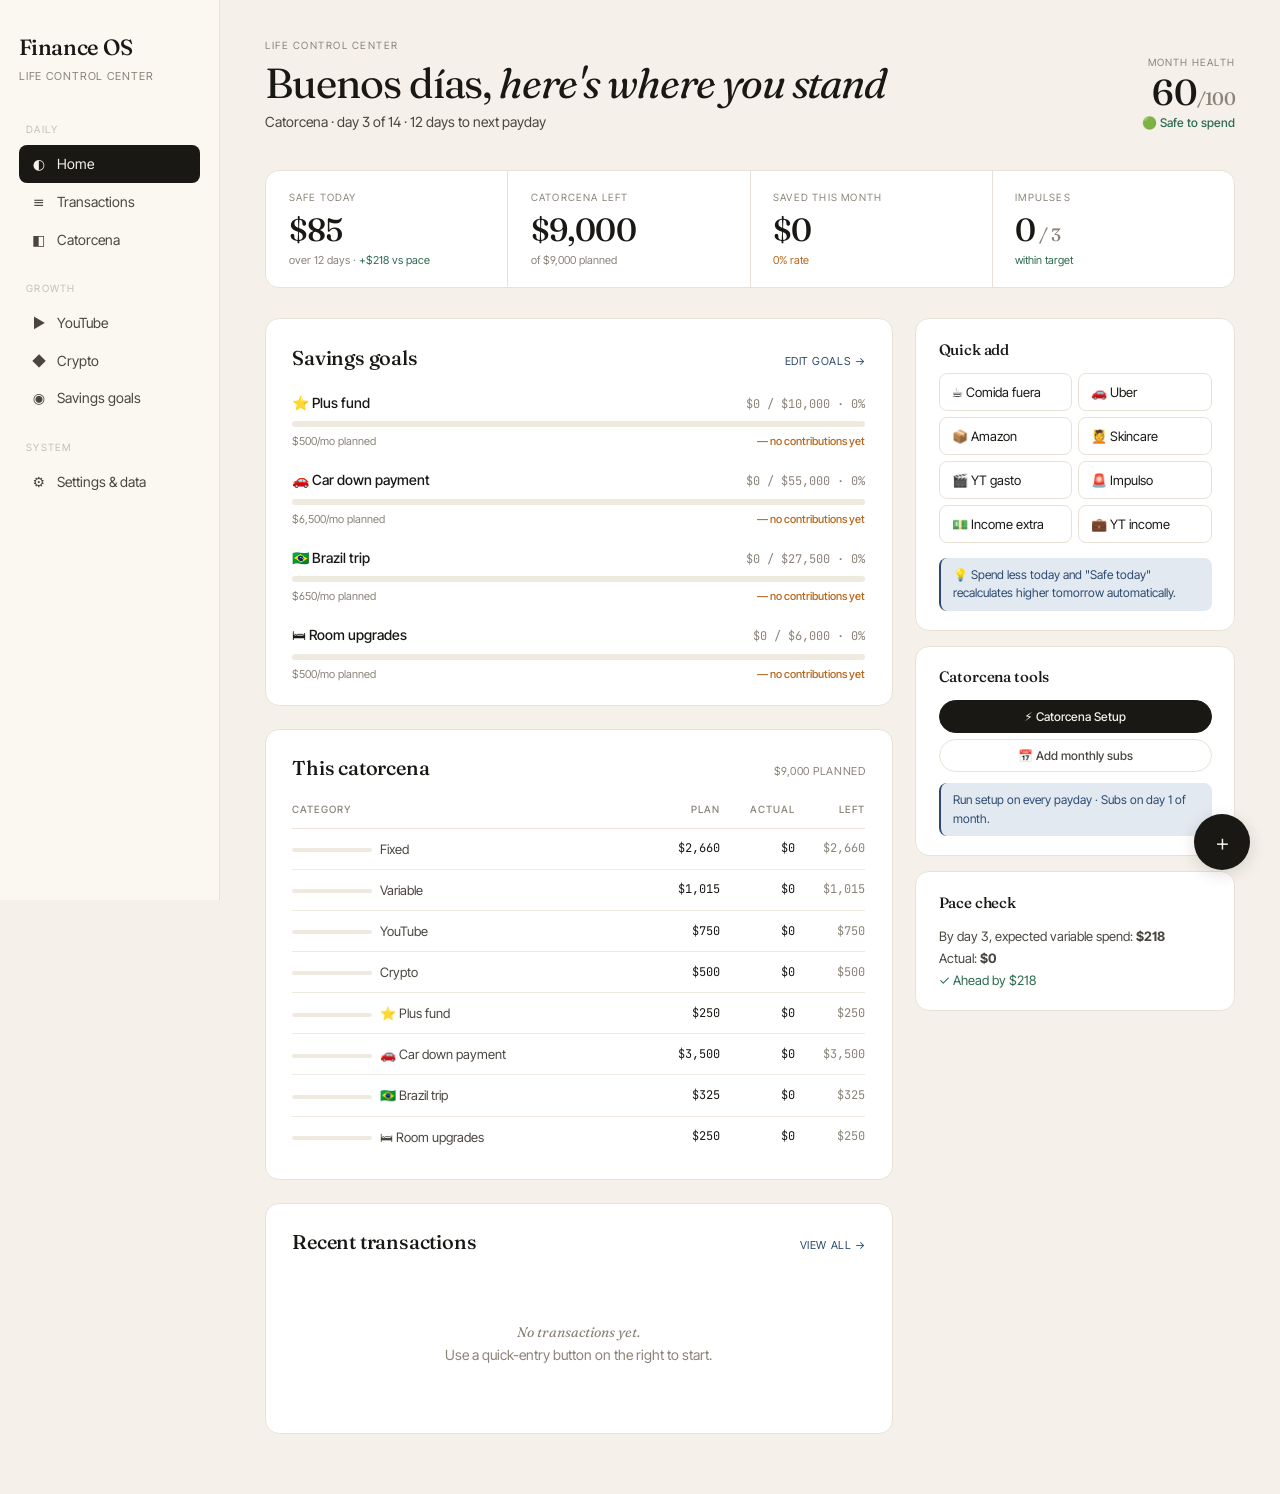
==== commit 958cadf3: "Add files via upload" ====
--- a/index.html
+++ b/index.html
@@ -101,7 +101,7 @@
                 ${budgetRow('Variable', state.catorcena.variable, actuals.variable)}
                 ${budgetRow('YouTube', state.catorcena.youtube, actuals.youtube)}
                 ${budgetRow('Crypto', state.catorcena.crypto, actuals.crypto)}
-                ${goals.map(g => budgetRow(g.name, state.catorcena[g.id === 'g1' ? 'emergency' : g.id === 'g2' ? 'car' : g.id === 'g3' ? 'brazil' : g.id === 'g4' ? 'room' : 'emergency'] || 0, actuals[g.id])).join('')}
+                ${goals.map(g => budgetRow(g.name, g.biweeklyAmount || 0, actuals[g.id])).join('')}
               </tbody>
             </table>
           </div>
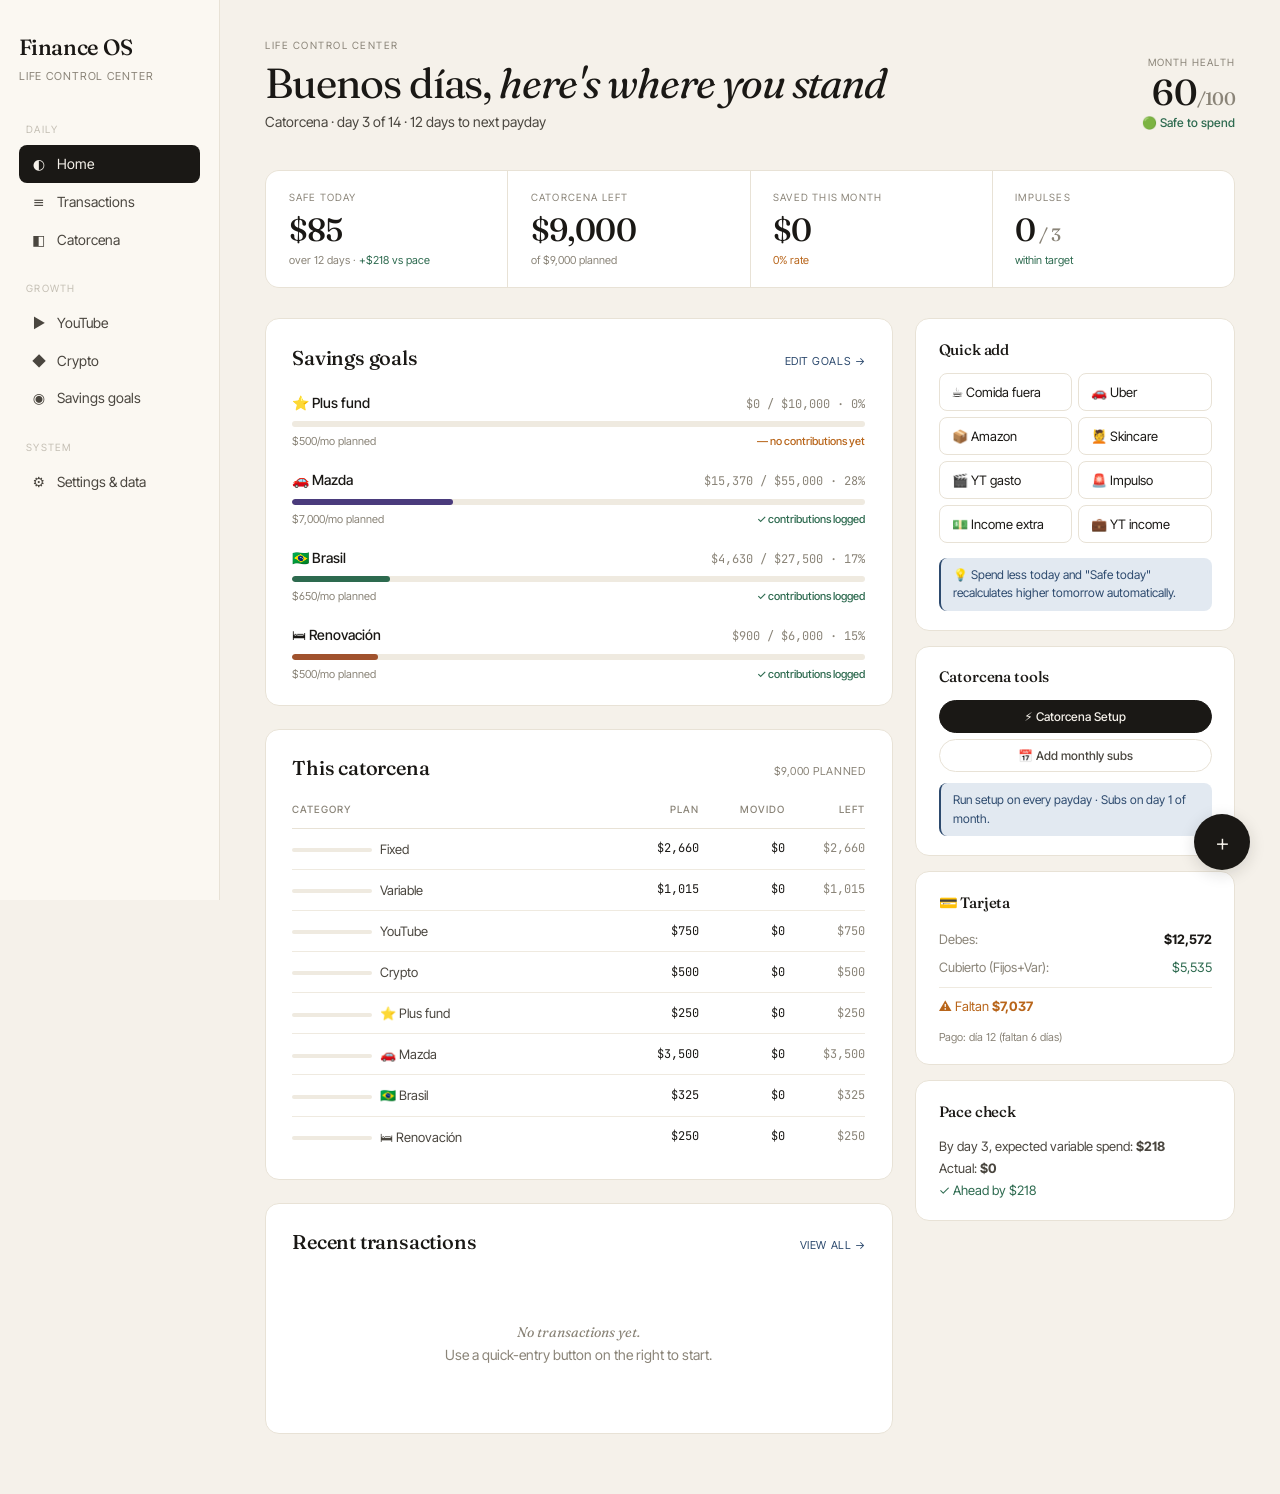
==== commit 591088c6: "Add files via upload" ====
--- a/index.html
+++ b/index.html
@@ -95,7 +95,7 @@
               <div class="card-meta">${mxn(state.income.biweekly)} planned</div>
             </div>
             <table class="budget-table">
-              <thead><tr><th>Category</th><th class="num">Plan</th><th class="num">Actual</th><th class="num">Left</th></tr></thead>
+              <thead><tr><th>Category</th><th class="num">Plan</th><th class="num">Movido</th><th class="num">Left</th></tr></thead>
               <tbody>
                 ${budgetRow('Fixed', state.catorcena.fixed, actuals.fixed)}
                 ${budgetRow('Variable', state.catorcena.variable, actuals.variable)}
@@ -143,6 +143,40 @@
               Run setup on every payday · Subs on day 1 of month.
             </div>
           </div>
+
+          ${(() => {
+            const card = state.card || { currentBalance: 0, cutDay: 23, paymentDay: 12 };
+            const fijos = (state.apartadoBalances && state.apartadoBalances.fijos) || 0;
+            const vars = (state.apartadoBalances && state.apartadoBalances.variable) || 0;
+            const cubierto = fijos + vars;
+            const gap = card.currentBalance - cubierto;
+            const today = new Date();
+            const nextPayment = new Date(today.getFullYear(), today.getMonth() + (today.getDate() > card.paymentDay ? 1 : 0), card.paymentDay);
+            const daysUntilPayment = Math.ceil((nextPayment - today) / 86400000);
+            const statusColor = gap <= 0 ? 'var(--good)' : 'var(--warn)';
+            const statusMsg = gap <= 0
+              ? '✓ Cubierto totalmente'
+              : `⚠ Faltan <strong>${mxn(gap)}</strong>`;
+            return `
+              <div class="side-card fade-in">
+                <h3>💳 Tarjeta</h3>
+                <div style="display:flex;justify-content:space-between;font-size:13px;padding:4px 0">
+                  <span style="color:var(--ink-mute)">Debes:</span>
+                  <strong>${mxn(card.currentBalance)}</strong>
+                </div>
+                <div style="display:flex;justify-content:space-between;font-size:13px;padding:4px 0">
+                  <span style="color:var(--ink-mute)">Cubierto (Fijos+Var):</span>
+                  <span style="color:var(--good)">${mxn(cubierto)}</span>
+                </div>
+                <div style="display:flex;justify-content:space-between;font-size:13px;padding:4px 0;border-top:1px solid var(--line-soft);margin-top:6px;padding-top:8px">
+                  <span style="color:${statusColor}">${statusMsg}</span>
+                </div>
+                <div style="font-size:11px;color:var(--ink-mute);margin-top:8px">
+                  Pago: día ${card.paymentDay} (faltan ${daysUntilPayment} días)
+                </div>
+              </div>
+            `;
+          })()}
 
           <div class="side-card fade-in">
             <h3>Pace check</h3>
